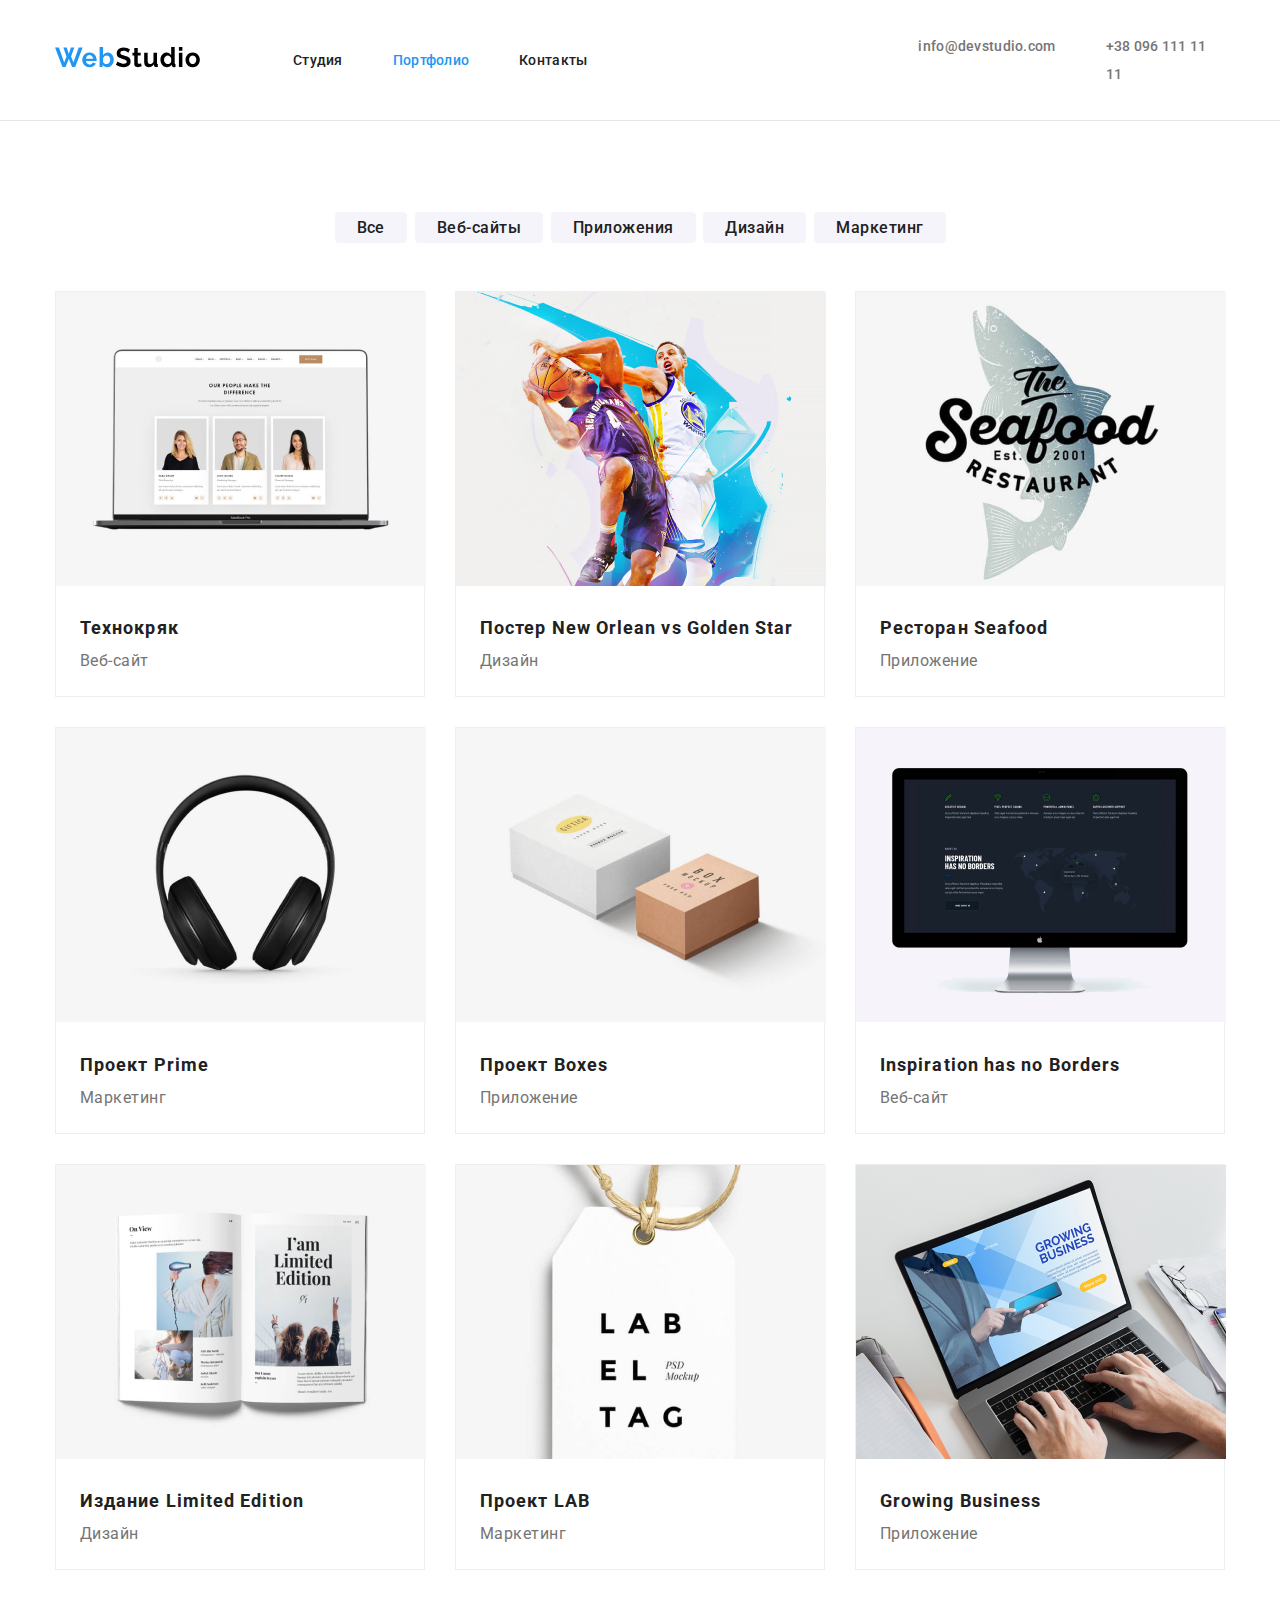
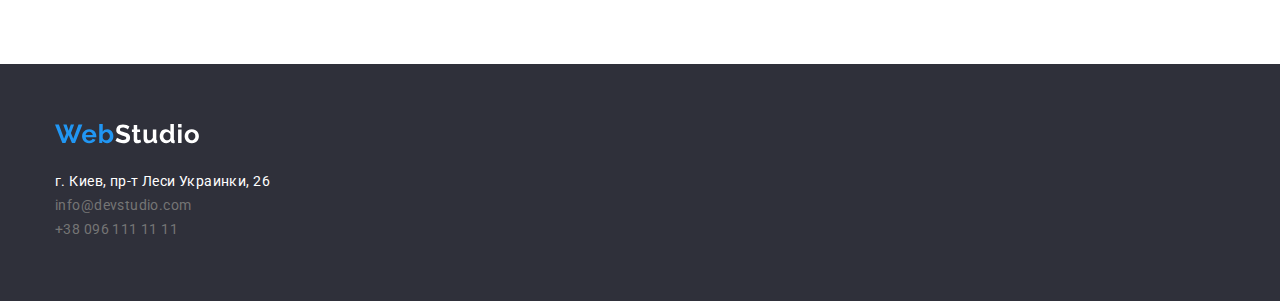
==== portfolio.html @ 32f4a756 "start" ====
<!DOCTYPE html>
<html lang="ru">
<head>
    <link rel="stylesheet" href="./css/modern-normalize.css">
    <link rel="stylesheet" href="./css/style.css ">
    <link rel="preconnect" href="https://fonts.gstatic.com">
    <link href="https://fonts.googleapis.com/css2?family=Roboto:wght@400;500;700;900&display=swap" rel="stylesheet">
    <meta charset="UTF-8">
    <meta name="viewport" content="width=device-width, initial-scale=1.0">
    <title>Portfolio</title>
</head>
<body>
    <header id="header">
        <!--Навигация-->
<div class="main-container">
<div class="nav-container">
    <nav class="nav-list">
        <a href="./index.html"> <img class="logo" src="./images/logo.svg" alt="logo"> </a>

        <ul class="nav-links">
            <li> <a href="./index.html"> Студия </a></li>
            <li> <a href="./portfolio.html" class="current"> Портфолио </a></li>
            <li> <a href="#"> Контакты </a></li>
        </ul>
        <!--Контакты-->
        <ul class="nav-contacts">
            <li> <a href="mailto:info@devstudio.com">info@devstudio.com</a></li>
            <li> <a href="tel:+380961111111">+38 096 111 11 11 </a></li>
        </ul>
    </nav>
</div>
</div>
</header>
    <main>
        <section class="portfolio">
            <div class="main-container">
                <div class="div-portfolio">
                <!-- Кнопки -->
                        <ul class="buttons">
                            <li> <a href="#" class="button-primary"> Все </a> </li>
                            <li> <a href="#" class="button-primary"> Веб-сайты </a> </li>
                            <li> <a href="#" class="button-primary"> Приложения </a> </li>
                            <li> <a href="#" class="button-primary"> Дизайн </a> </li>
                            <li> <a href="#" class="button-primary"> Маркетинг </a> </li>
                        </ul>
                <!--Примеры-->
                <ul class="portfolio-ul">
                    <li>
                        <a> <img src="./images/por1.png" alt="img" width="370"> </a>
                        <div class="gallery">
                            <h2>Технокряк</h2>
                            <p>Веб-сайт</p>
                        </div>
                    </li>
                    <li>
                        <a> <img src="./images/por2.png" alt="img" width="370"> </a>
                        <div class="gallery">
                            <h2>Постер New Orlean vs Golden Star</h2>
                            <p>Дизайн</p>
                        </div>
                    </li>
                    <li>
                        <a> <img src="./images/por3.png" alt="img" width="370"> </a>
                        <div class="gallery">
                            <h2>Ресторан Seafood</h2>
                            <p>Приложение</p>
                        </div>
                    </li>
                    <li>
                        <a> <img src="./images/por4.png" alt="img" width="370"> </a>
                        <div class="gallery">
                            <h2>Проект Prime</h2>
                            <p>Маркетинг</p>
                        </div>
                    </li>
                    <li>
                        <a> <img src="./images/por5.png" alt="img" width="370"> </a>
                        <div class="gallery">
                            <h2>Проект Boxes</h2>
                            <p>Приложение</p>
                        </div>
                    </li>
                    <li>
                        <a> <img src="./images/por6.png" alt="img" width="370"> </a>
                        <div class="gallery">
                            <h2>Inspiration has no Borders</h2>
                            <p>Веб-сайт</p>
                        </div>
                    </li>
                    <li>
                        <a> <img src="./images/por7.png" alt="img" width="370"> </a>
                        <div class="gallery">
                            <h2>Издание Limited Edition</h2>
                            <p>Дизайн</p>
                        </div>
                    </li>
                    <li>
                        <a> <img src="./images/por8.png" alt="img" width="370"> </a>
                        <div class="gallery">
                            <h2>Проект LAB</h2>
                            <p>Маркетинг</p>
                        </div>
                    </li>
                    <li>
                    <a> <img src="./images/por9.png" alt=""> </a>
                        <div class="gallery">
                            <h2>Growing Business</h2>
                            <p>Приложение</p>
                        </div>
                    </li>
                </ul>
            </div>
        </div>
    </section> 
    </main>
    <footer id="footer">
        <div class="main-container">
            <a> <img src="./images/logo2.svg" alt="logo"> </a>
            <!--Адрес и контакты-->
            <div class="footer-contacts"></div>
                <nav class="nav-footer">
                    <ul class="nav-hover">
                    <li class="adress"> <a href="#"> г. Киев, пр-т Леси Украинки, 26 </a> </li>
                    <li> <a href="mailto:info@devstudio.com"> info@devstudio.com </a> </li>
                    <li> <a href="tel:+380961111111">+38 096 111 11 11 </a> </li>
                </ul>
            </nav>
        </div>
        </div>
    </footer>
</body>
</html>
---- css/style.css ----
:root {
    --primary-text-color: #212121;
    --secondary-text-color: #757575;
    --primary-button-color: #F5F4FA;
    --accent-button-color: #2196F3;
    --full-white: #ffffff;
}

body {
    font-family: 'Roboto', sans-serif;
    font-style: normal;
    text-transform: none;
    background-color: var(--full-white);
}
ul {
    list-style: none;
}
a {
    color:inherit;
    text-decoration: none;
}
* {
    margin: 0px;
    padding: 0px;
}




/*-- Шапка навигация,контакты --*/

#header {
    background-color: var(--full-white);
    border-bottom: 1px solid #E5E5E5;
}
.logo {
    width: 145px;
    padding-top: 24px;
    padding-bottom: 25px;
}
.nav-container {
    display: flex;
    align-items: center;
    justify-content: space-between;
}

.nav-list {
    color: var(--primary-text-color);
    display: flex;
    align-items: center;
    font-weight: 500;
    font-size: 14px;
    font-style: normal;
    line-height: 1.14;
    letter-spacing: 0.02em;
}

.nav-links{
    display: flex;
    padding: 0px;
    padding-top: 32px;
    padding-bottom: 32px;
    margin-left:93px;
    font-size: 14px;
    font-style: normal;
    line-height: 2;
    letter-spacing: 0.02em;
}
.nav-links li:not(:last-child){
    margin-right: 50px;

}   
.nav-contacts {
    display: flex;
    padding: 0px;
    padding-top: 32px;
    padding-bottom: 32px;
    margin-left: 331px;
    line-height: 2;
    letter-spacing: 0.02em;
}
.nav-contacts li:not(:last-child){
    margin-right: 50px;
}



/* СЕКЦИЯ 1 */
.section-one {
    background-color: #2F303A;
    padding-top: 200px;
    padding-bottom: 200px;
    text-align: center;

}

.service-container {
    display: flex;
    flex-direction: column;
    align-items: center;
}


    /*СЕКЦИЯ 2*/
.section-two {
    padding-top: 94px;
}
.fix-txt {
    display: flex;
    justify-content: space-between;
    height: 101px
}

.fix-txt li {
    width: 270px;
}

.fix-txt li:not(:last-child) {
    margin-left: 30px;
}

.fix-txt h3 {
    color: var(--primary-text-color);
    font-weight: bold;
    font-size: 14px;
    line-height: 16px;
    letter-spacing: 0.03em;
    text-transform: uppercase;
}
.fix-txt p {
    color: var(--secondary-text-color);
    font-size: 14px;
    line-height: 1.7;
    letter-spacing: 0.03em;
}


    /*СЕКЦИЯ 3*/
.section-three {
        padding-top: 94px;
        padding-bottom: 94px;
    }
.examp-ul {
    display: flex;
    justify-content: space-between;
}
.examples-container h2 {
    color: var(--primary-text-color);
    font-size: 36px;
    font-weight: 700;
    line-height: 42px;
    letter-spacing: 0.03em;
    text-align: center;
    padding-bottom: 50px;

}


    /*СЕКЦИЯ 4*/
.section-four {
    padding-bottom: 94px;
    background-color: #F5F4FA;
}
.team-container {
    display: flex;
    justify-content: center;
    flex-direction: column;

}
.team-ul {
    display: flex;
    justify-content: space-between;
}
.team-ul li {
    width: 270px;
    height: 368px;
    left: 215px;
    top: 1635px;
    background: #FFFFFF;
    box-shadow: 0px 1px 3px rgba(0, 0, 0, 0.12), 0px 1px 1px rgba(0, 0, 0, 0.14), 0px 2px 1px rgba(0, 0, 0, 0.2);
    border-radius: 0px 0px 4px 4px;
}
.team-ul h2 {
    font-weight: bold;
    font-size: 36px;
    line-height: 42px;
    text-align: center;
    letter-spacing: 0.03em;
    padding-top: 94px;
}
.team-ul h3 {
    color: var(--primary-text-color);
    font-weight: 500;
    font-size: 16px;
    line-height: 19px;
    text-align: center;
    letter-spacing: 0.03em;
    padding-top: 30px;
    }
.team-ul p {
    color: var(--secondary-text-color);
    font-size: 16px;
    line-height: 19px;
    text-align: center;
    letter-spacing: 0.03em;
}
.team-container h2 {
    font-size: 36px;
    font-weight: 700;
    line-height: 42px;
    letter-spacing: 0.03em;
    text-align: center;
    padding-top: 94px;
    padding-bottom: 50px;

}



/*PORTFOLIO*/



/*Портфолио*/
.portfolio {
    padding-bottom: 94px;
    padding-top: 94px;
}
.div-portfolio {
    display: flex;
    flex-wrap: wrap;
}
.portfolio-ul {
    padding-top: 50px;
    display: flex;
    flex-wrap: wrap;
}
.portfolio-ul li {
    margin-right: 30px;
    margin-bottom: 30px;
    width: 370px;
    border: 1px solid #EEEEEE;
    box-sizing: border-box;
}
.portfolio-ul li:nth-child(3n){
    margin-right: 0px;
}
.portfolio-ul li:nth-last-child(-n + 3){
    margin-bottom: 0px;
}
.portfolio-ul h2 {
    color: var(--primary-text-color);
    font-weight: bold;
    font-size: 18px;
    line-height: 36px;
    letter-spacing: 0.06em;
}
.portfolio-ul p {
    color: var(--secondary-text-color);
    font-weight: normal;
    font-size: 16px;
    line-height: 30px;
    letter-spacing: 0.03em;
}
.gallery {
    margin-left: 24px;
    margin-right: 24px;
    margin-top: 20px;
    margin-bottom: 20px;
}

/* Низ страницы */
#footer {
    background-color: #2F303A;
    padding-top: 60px;
    padding-bottom: 60px;
}
.nav-footer li:not(:first-child) 
{   font-style: normal;
    font-weight: normal;
    font-size: 14px;
    line-height: 24px;
    letter-spacing: 0.03em;

}
.footer-contacts {
    padding-top: 20px;
}
.adress {
    color: var(--full-white);
    font-weight: normal;
    font-size: 14px;
    line-height: 24px;
    letter-spacing: 0.03em;
}


    /* Плюшки */
.main-container {
        width: 1170px;
        margin-left: auto;
        margin-right: auto;
    }
.main-container h1 {
    color: var(--full-white);
    font-weight: 900;
    font-size: 44px;
    line-height: 1.3;
    margin: 0px;
    padding-bottom: 30px;

}


/*Кнопки*/
.buttons {
    width: 611px;
    display: flex;
    justify-content: space-between;
    margin-left: auto;
    margin-right: auto;

}
.button-primary {
    background-color: var(--primary-button-color);
    color: var(--primary-text-color);
    font-weight: 500;
    font-size: 16px;
    line-height: 26px;
    text-align: center;
    letter-spacing: 0.03em;
    border-radius: 4px;
    padding-top: 6px;
    padding-right: 22px;
    padding-bottom: 6px;
    padding-left: 22px;
    border-radius: 4px;
}
.button-secondary {
    background-color: var(--accent-button-color);
    color: var(--full-white);
    font-weight: bold;
    font-size: 16px;
    line-height: 30px;
    display: flex;
    justify-content: center;
    align-items: center;
    text-align: center;
    letter-spacing: 0.06em;
    width: 200px;
    height: 50px;
    left: 700px;
    top: 430px;
    box-shadow: 0px 4px 4px rgba(0, 0, 0, 0.15);
    border-radius: 4px;
}
.button-primary:hover,
.button-primary:focus {
    color: var(--full-white);
    background-color: var(--accent-button-color);
    
}
.buttons-ul li:not(:last-child){
    margin-right: 8px;
}

/*ССЫЛКИ*/
a[href="mailto:info@devstudio.com"],
a[href="tel:+380961111111"] {
    color: var(--secondary-text-color);
}

.nav-list a:hover {
    color: var(--accent-button-color);
}
.nav-hover a:hover {
    color: var(--accent-button-color)
}
.nav-hover {
    padding: 0px;
    margin: 0px;
}
.nav-links .current {
    color: var(--accent-button-color);
}
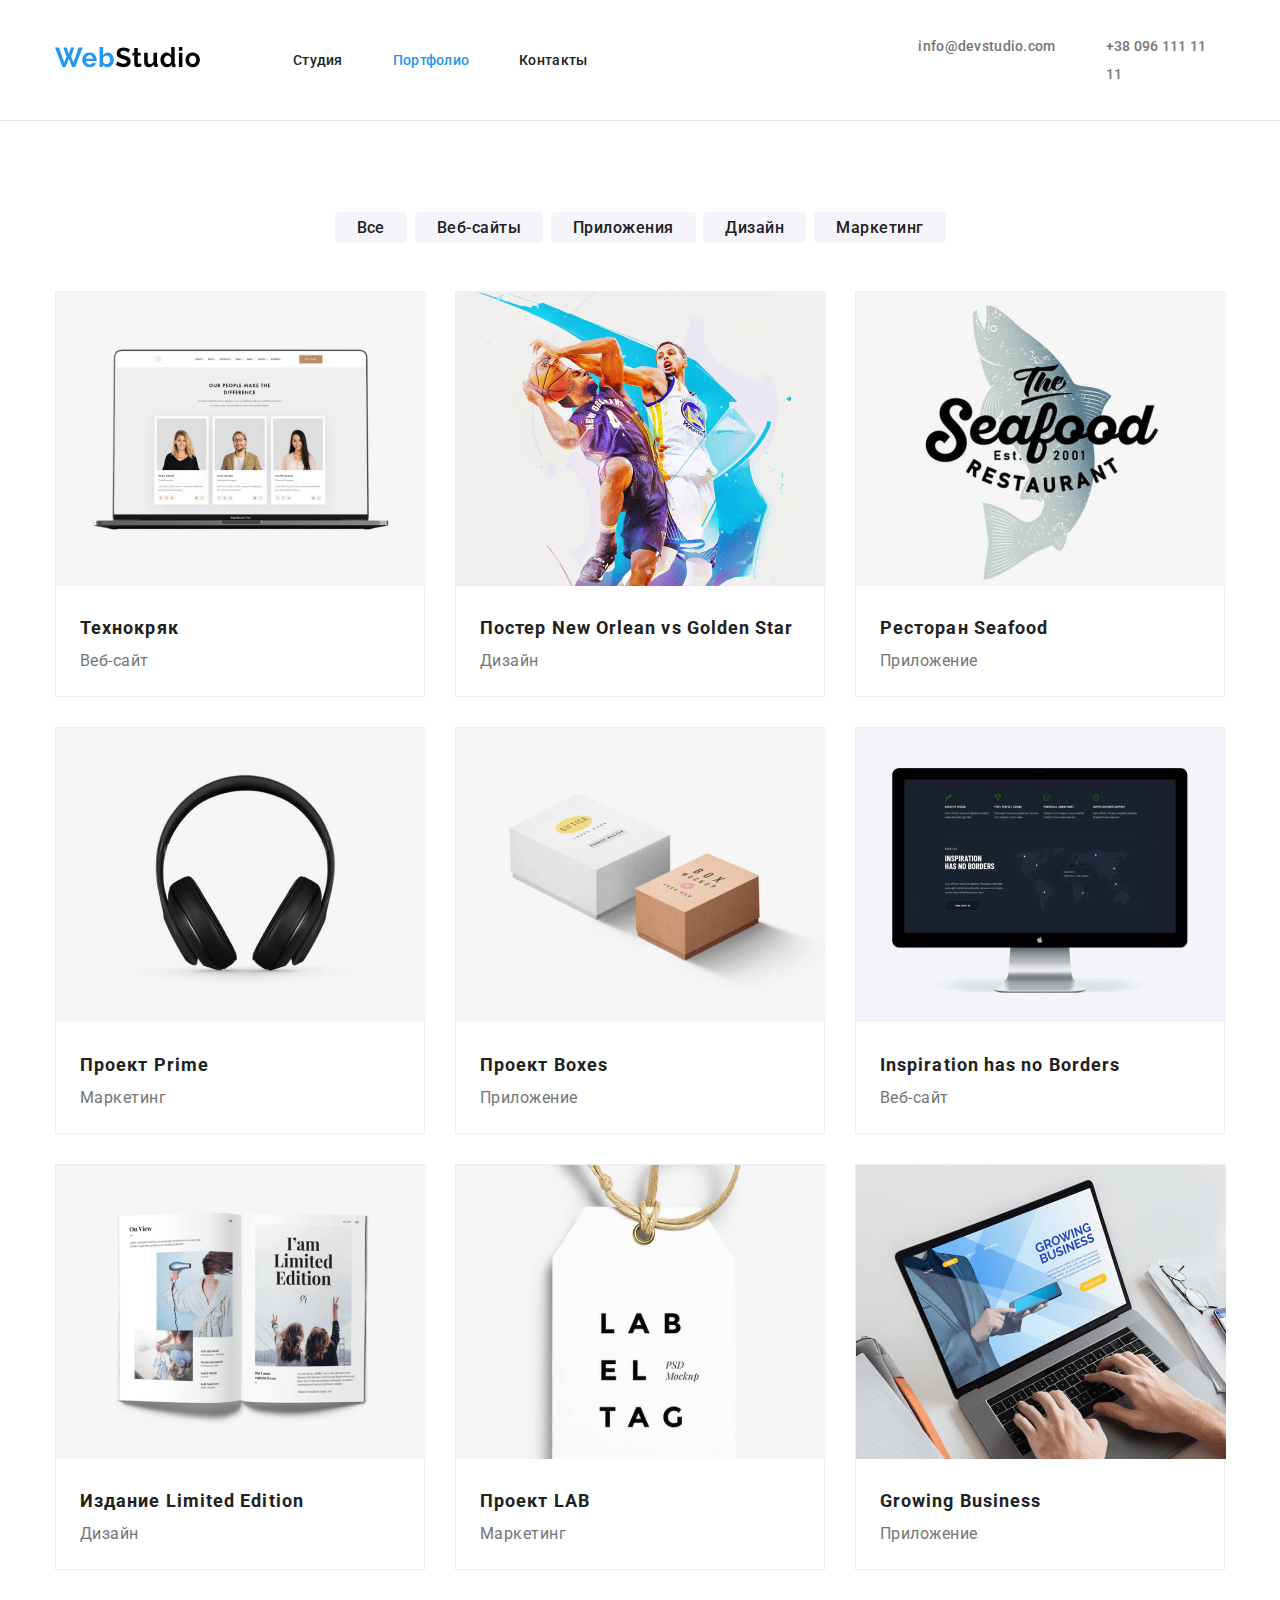
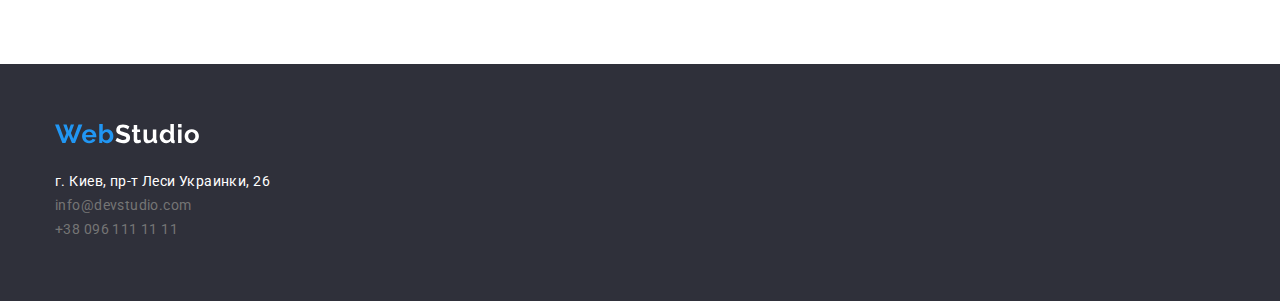
==== commit d8c6a387: "save1" ====
--- a/portfolio.html
+++ b/portfolio.html
@@ -115,18 +115,16 @@
     </main>
     <footer id="footer">
         <div class="main-container">
-            <a> <img src="./images/logo2.svg" alt="logo"> </a>
+            <a> <img class="logo-two" src="./images/logo2.svg" alt="logo"> </a>
             <!--Адрес и контакты-->
-            <div class="footer-contacts"></div>
                 <nav class="nav-footer">
-                    <ul class="nav-hover">
+                <ul class="nav-hover">
                     <li class="adress"> <a href="#"> г. Киев, пр-т Леси Украинки, 26 </a> </li>
                     <li> <a href="mailto:info@devstudio.com"> info@devstudio.com </a> </li>
                     <li> <a href="tel:+380961111111">+38 096 111 11 11 </a> </li>
                 </ul>
             </nav>
         </div>
-        </div>
     </footer>
 </body>
 </html>--- a/css/style.css
+++ b/css/style.css
@@ -85,8 +85,13 @@
 
 
 
+
 /* СЕКЦИЯ 1 */
 .section-one {
+    background-image:linear-gradient(rgba(47, 48, 58, 0.4), rgba(47, 48, 58, 0.4)), url(../images/Img\ Overlay.png);
+    background-size: cover;
+    background-repeat: no-repeat;
+    background-position: center;
     background-color: #2F303A;
     padding-top: 200px;
     padding-bottom: 200px;
@@ -108,7 +113,6 @@
 .fix-txt {
     display: flex;
     justify-content: space-between;
-    height: 101px
 }
 
 .fix-txt li {
@@ -116,7 +120,7 @@
 }
 
 .fix-txt li:not(:last-child) {
-    margin-left: 30px;
+    margin-right: 30px;
 }
 
 .fix-txt h3 {
@@ -126,6 +130,8 @@
     line-height: 16px;
     letter-spacing: 0.03em;
     text-transform: uppercase;
+    padding-top: 30px;
+    padding-bottom: 10px;
 }
 .fix-txt p {
     color: var(--secondary-text-color);
@@ -133,6 +139,33 @@
     line-height: 1.7;
     letter-spacing: 0.03em;
 }
+.list-item::before {
+    display: block;
+    content: "";
+    height: 120px;
+    background-size: contain;
+    background-repeat: no-repeat;
+    background-position: center;
+    background-color:#F5F4FA;
+}
+.icon-antena::before {
+    background-image: url(../images/icons/1\ antenna.svg);
+    background-size: 72px
+}
+.icon-clock::before {
+    background-image: url(../images/icons/2\ clock.svg);
+    background-size: 72px
+}
+.icon-diagram::before {
+    background-image: url(../images/icons/3\ diagram.svg);
+    background-size: 72px
+}
+.icon-astronaut::before {
+    background-image: url(../images/icons/4\ astronaut.svg);
+    background-size: 72px
+}
+
+
 
 
     /*СЕКЦИЯ 3*/
@@ -217,6 +250,18 @@
 
 
 
+
+/*СЕКЦИЯ 5*/
+.section-five {
+
+}
+.clients-container {
+
+}
+
+
+
+
 /*PORTFOLIO*/
 
 
@@ -242,10 +287,10 @@
     border: 1px solid #EEEEEE;
     box-sizing: border-box;
 }
-.portfolio-ul li:nth-child(3n){
+.portfolio-ul li:nth-child(3n) {
     margin-right: 0px;
 }
-.portfolio-ul li:nth-last-child(-n + 3){
+.portfolio-ul li:nth-last-child(-n + 3) {
     margin-bottom: 0px;
 }
 .portfolio-ul h2 {
@@ -269,22 +314,24 @@
     margin-bottom: 20px;
 }
 
+
 /* Низ страницы */
 #footer {
     background-color: #2F303A;
     padding-top: 60px;
     padding-bottom: 60px;
 }
-.nav-footer li:not(:first-child) 
-{   font-style: normal;
+.nav-footer {
+    font-style: unset;
+    width: 231px;
+}
+.nav-footer li:not(:first-child) {
+    font-style: normal;
     font-weight: normal;
     font-size: 14px;
     line-height: 24px;
     letter-spacing: 0.03em;
 
-}
-.footer-contacts {
-    padding-top: 20px;
 }
 .adress {
     color: var(--full-white);
@@ -293,6 +340,59 @@
     line-height: 24px;
     letter-spacing: 0.03em;
 }
+.logo-two{
+    margin-bottom: 20px;
+}
+.flex-footer {
+    display: flex;
+}
+.social {
+    margin-left: 70px;
+
+}
+.social h4 {
+    padding-bottom: 20px;
+    color: var(--full-white);
+    font-weight: bold;
+    font-size: 14px;
+    line-height: 16px;
+    letter-spacing: 0.03em;
+    text-transform: uppercase;
+}
+
+.social-links {
+    display: flex;
+    justify-content: center;
+
+}
+.social-links li {
+    width: 44px;
+    height: 44px;
+    border-radius: 50%;
+    background-color: rgba(255, 255, 255, 0.1);
+    background-position: center;
+    background-repeat: no-repeat;
+}
+.social-links li:not(:last-child) {
+    margin-right: 10px;
+}
+.social-links li:hover {
+    background-color:  var(--accent-button-color);
+}
+.inst {
+    background-image: url(../images/icons/instagram\ 2.svg);
+}
+.twi {
+    background-image: url(../images/icons/twitter.svg);
+}
+.fb {
+    background-image: url(../images/icons/facebook.svg);
+}
+.link {
+    background-image: url(../images/icons/linkedin.svg);
+}
+
+
 
 
     /* Плюшки */
@@ -300,7 +400,7 @@
         width: 1170px;
         margin-left: auto;
         margin-right: auto;
-    }
+}
 .main-container h1 {
     color: var(--full-white);
     font-weight: 900;
@@ -308,7 +408,6 @@
     line-height: 1.3;
     margin: 0px;
     padding-bottom: 30px;
-
 }
 
 
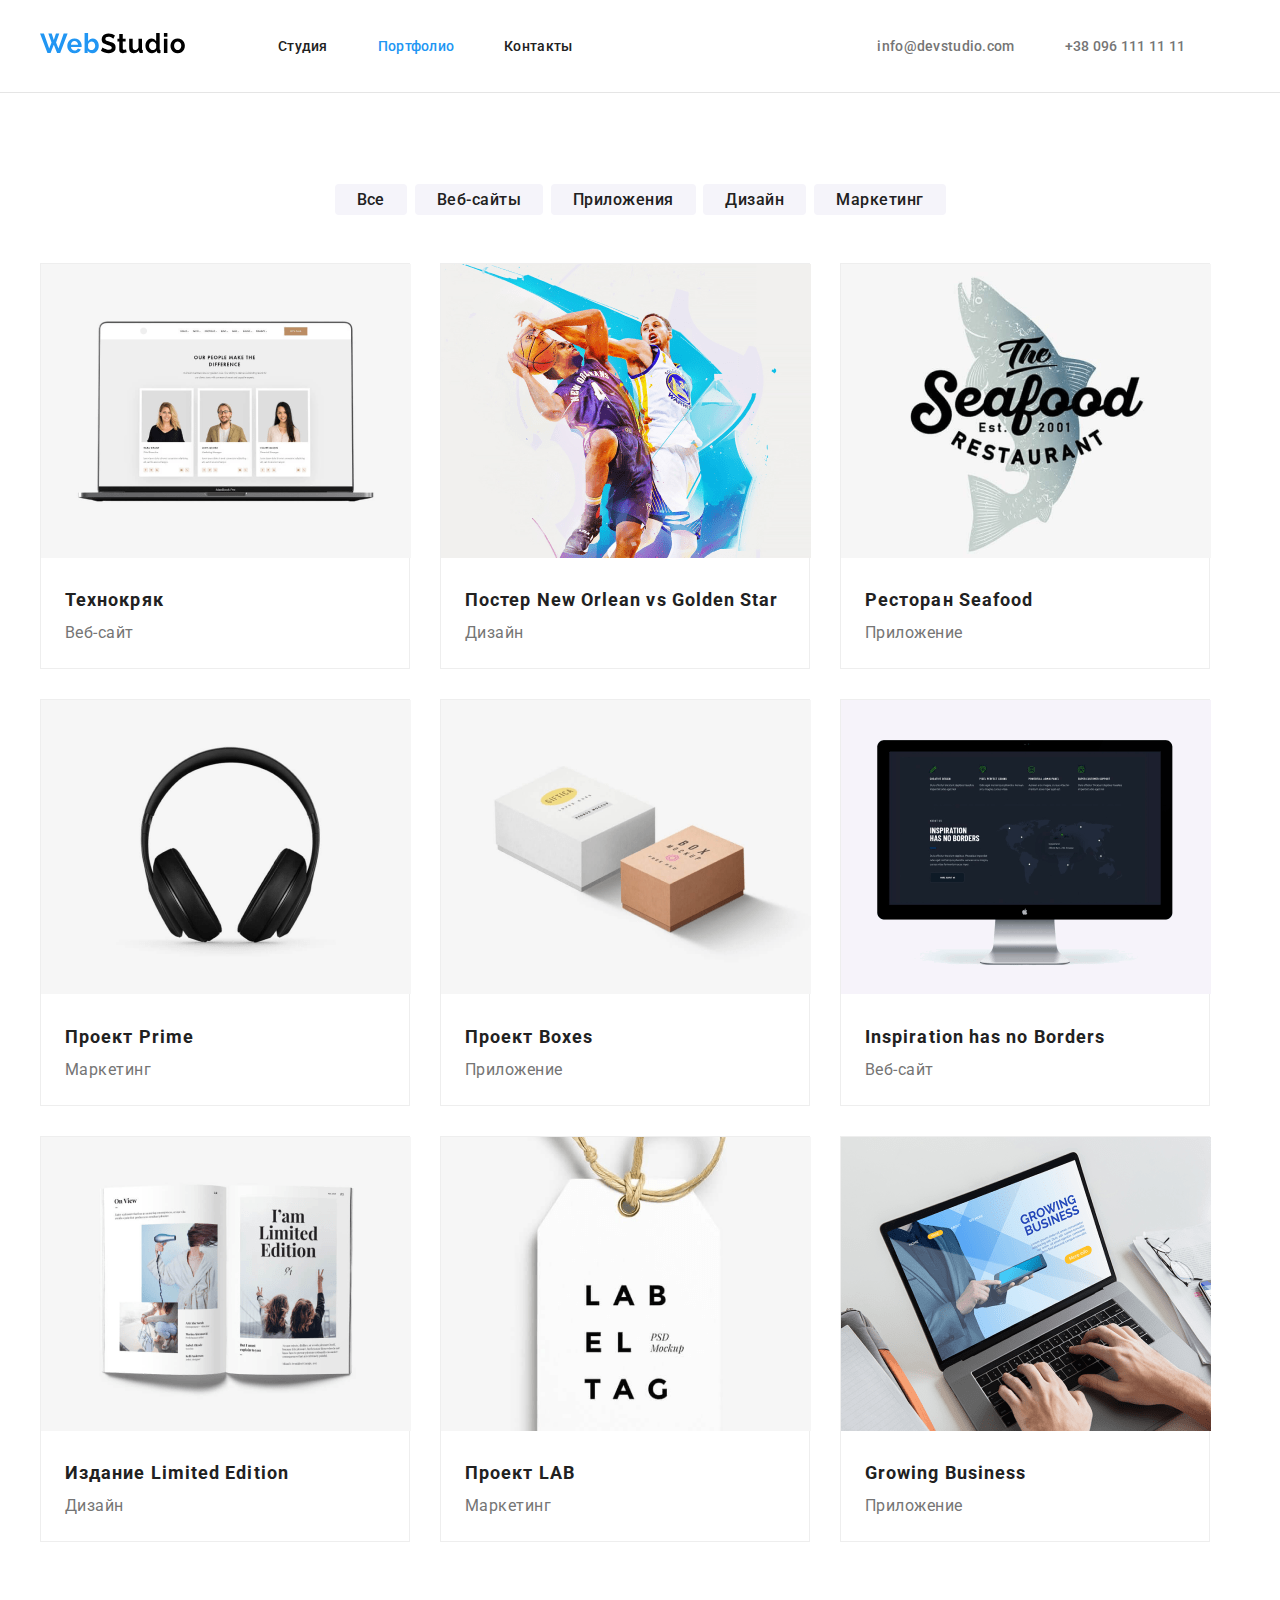
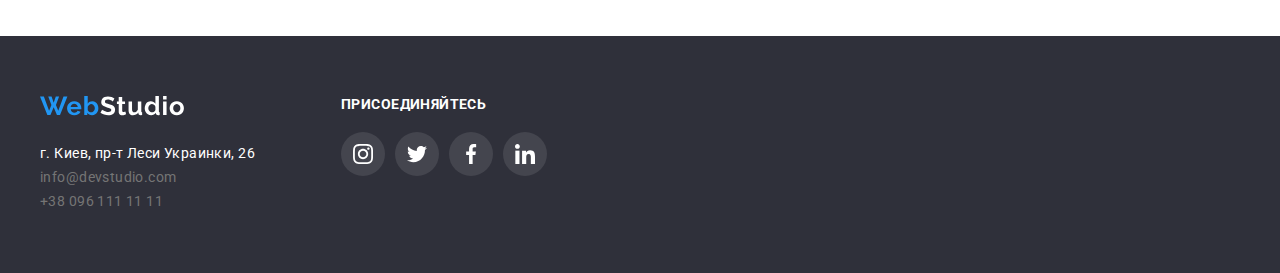
==== commit 35fd6a67: "iconsave" ====
--- a/portfolio.html
+++ b/portfolio.html
@@ -46,63 +46,63 @@
                 <!--Примеры-->
                 <ul class="portfolio-ul">
                     <li>
-                        <a> <img src="./images/por1.png" alt="img" width="370"> </a>
+                        <a href=""> <img src="./images/por1.png" alt="img" width="370"> </a>
                         <div class="gallery">
                             <h2>Технокряк</h2>
                             <p>Веб-сайт</p>
                         </div>
                     </li>
                     <li>
-                        <a> <img src="./images/por2.png" alt="img" width="370"> </a>
+                        <a href=""> <img src="./images/por2.png" alt="img" width="370"> </a>
                         <div class="gallery">
                             <h2>Постер New Orlean vs Golden Star</h2>
                             <p>Дизайн</p>
                         </div>
                     </li>
                     <li>
-                        <a> <img src="./images/por3.png" alt="img" width="370"> </a>
+                        <a href=""> <img src="./images/por3.png" alt="img" width="370"> </a>
                         <div class="gallery">
                             <h2>Ресторан Seafood</h2>
                             <p>Приложение</p>
                         </div>
                     </li>
                     <li>
-                        <a> <img src="./images/por4.png" alt="img" width="370"> </a>
+                        <a href=""> <img src="./images/por4.png" alt="img" width="370"> </a>
                         <div class="gallery">
                             <h2>Проект Prime</h2>
                             <p>Маркетинг</p>
                         </div>
                     </li>
                     <li>
-                        <a> <img src="./images/por5.png" alt="img" width="370"> </a>
+                        <a href=""> <img src="./images/por5.png" alt="img" width="370"> </a>
                         <div class="gallery">
                             <h2>Проект Boxes</h2>
                             <p>Приложение</p>
                         </div>
                     </li>
                     <li>
-                        <a> <img src="./images/por6.png" alt="img" width="370"> </a>
+                        <a href=""> <img src="./images/por6.png" alt="img" width="370"> </a>
                         <div class="gallery">
                             <h2>Inspiration has no Borders</h2>
                             <p>Веб-сайт</p>
                         </div>
                     </li>
                     <li>
-                        <a> <img src="./images/por7.png" alt="img" width="370"> </a>
+                        <a href=""> <img src="./images/por7.png" alt="img" width="370"> </a>
                         <div class="gallery">
                             <h2>Издание Limited Edition</h2>
                             <p>Дизайн</p>
                         </div>
                     </li>
                     <li>
-                        <a> <img src="./images/por8.png" alt="img" width="370"> </a>
+                        <a href=""> <img src="./images/por8.png" alt="img" width="370"> </a>
                         <div class="gallery">
                             <h2>Проект LAB</h2>
                             <p>Маркетинг</p>
                         </div>
                     </li>
                     <li>
-                    <a> <img src="./images/por9.png" alt=""> </a>
+                    <a href=""> <img src="./images/por9.png" alt=""> </a>
                         <div class="gallery">
                             <h2>Growing Business</h2>
                             <p>Приложение</p>
@@ -115,15 +115,53 @@
     </main>
     <footer id="footer">
         <div class="main-container">
-            <a> <img class="logo-two" src="./images/logo2.svg" alt="logo"> </a>
+            <div class="flex-footer">
+                <div class="footer-contacts">
+                    <a> <img class="logo-two" src="./images/logo2.svg" alt="logo"> </a>
             <!--Адрес и контакты-->
-                <nav class="nav-footer">
-                <ul class="nav-hover">
-                    <li class="adress"> <a href="#"> г. Киев, пр-т Леси Украинки, 26 </a> </li>
-                    <li> <a href="mailto:info@devstudio.com"> info@devstudio.com </a> </li>
-                    <li> <a href="tel:+380961111111">+38 096 111 11 11 </a> </li>
-                </ul>
-            </nav>
+                    <address class="nav-footer">
+                        <ul class="nav-hover">
+                            <li class="adress"> <a href="#"> г. Киев, пр-т Леси Украинки, 26 </a> </li>
+                            <li> <a href="mailto:info@devstudio.com"> info@devstudio.com </a> </li>
+                            <li> <a href="tel:+380961111111">+38 096 111 11 11 </a> </li>
+                        </ul>
+                    </address>
+                </div>
+                <!-- Соцсети -->
+                    <div class="social">
+                        <h4> присоединяйтесь </h4>
+                        <ul class="social-links">
+                            <li>
+                                <a class="social-icon" href="#">
+                                    <svg class="icon" width="20" height="20">
+                                        <use href="./images/icons/icons-sprite.svg#icon-instagram-2" > </use>
+                                    </svg>
+                                </a>
+                            </li>
+                            <li>
+                                <a class="social-icon" href="#"> 
+                                    <svg class="icon" width="20" height="20"> 
+                                        <use href="./images/icons/icons-sprite.svg#icon-twitter" > </use> 
+                                    </svg> 
+                                </a> 
+                            </li>
+                            <li>
+                                <a class="social-icon" href="#"> 
+                                    <svg class="icon" width="20" height="20"> 
+                                        <use href="./images/icons/icons-sprite.svg#icon-facebook" > </use> 
+                                    </svg> 
+                                </a> 
+                            </li>
+                            <li>
+                                <a class="social-icon" href="#"> 
+                                    <svg class="icon" width="20" height="20"> 
+                                        <use href="./images/icons/icons-sprite.svg#icon-linkedin" > </use> 
+                                    </svg> 
+                                </a> 
+                            </li>
+                        </ul>
+                    </div>
+            </div>
         </div>
     </footer>
 </body>
--- a/css/style.css
+++ b/css/style.css
@@ -72,17 +72,20 @@
 }   
 .nav-contacts {
     display: flex;
+    margin-left: 305px;
+    font-style: normal;
     padding: 0px;
     padding-top: 32px;
     padding-bottom: 32px;
-    margin-left: 331px;
     line-height: 2;
     letter-spacing: 0.02em;
 }
 .nav-contacts li:not(:last-child){
     margin-right: 50px;
 }
-
+.ul-fix {
+    
+}
 
 
 
@@ -253,13 +256,44 @@
 
 /*СЕКЦИЯ 5*/
 .section-five {
-
+    padding-top: 94px;
+    padding-bottom: 94px;
 }
 .clients-container {
-
-}
-
-
+    display: flex;
+    justify-content: center;
+    flex-direction: column;
+}
+.clients-container h2 {
+    font-weight: bold;
+    font-size: 36px;
+    line-height: 42px;
+    text-align: center;
+    letter-spacing: 0.03em;
+    margin-bottom: 50px;
+    color: var(--primary-text-color);
+}
+.clients-ul {
+    display: flex;
+}
+.clients-ul li:not(:last-child) {
+    margin-right: 30px;
+}
+
+.clients-icon {
+    width: 170px;
+    height: 90px;
+    border: 1px solid #AFB1B8;
+    border-radius: 4px;
+    color: #AFB1B8;
+}
+.clients-icon:hover {
+    color: var(--accent-button-color);
+    border-color: var(--accent-button-color);
+}
+.icon {
+    fill: currentColor;
+}
 
 
 /*PORTFOLIO*/
@@ -313,6 +347,9 @@
     margin-top: 20px;
     margin-bottom: 20px;
 }
+.portfolio-ul li:hover {
+    box-shadow: 0px 1px 1px rgba(0, 0, 0, 0.12), 0px 4px 4px rgba(0, 0, 0, 0.06), 1px 4px 6px rgba(0, 0, 0, 0.16);
+}
 
 
 /* Низ страницы */
@@ -365,31 +402,24 @@
     justify-content: center;
 
 }
-.social-links li {
+.social-icon {
     width: 44px;
     height: 44px;
     border-radius: 50%;
     background-color: rgba(255, 255, 255, 0.1);
-    background-position: center;
-    background-repeat: no-repeat;
+    display: flex;
+    justify-content: center;
+    align-items: center;
+    width: 44px;
+    height: 44px;
+    border-radius: 50%;
+    color: #fff;
 }
 .social-links li:not(:last-child) {
     margin-right: 10px;
 }
-.social-links li:hover {
+.social-icon:hover {
     background-color:  var(--accent-button-color);
-}
-.inst {
-    background-image: url(../images/icons/instagram\ 2.svg);
-}
-.twi {
-    background-image: url(../images/icons/twitter.svg);
-}
-.fb {
-    background-image: url(../images/icons/facebook.svg);
-}
-.link {
-    background-image: url(../images/icons/linkedin.svg);
 }
 
 
@@ -397,7 +427,7 @@
 
     /* Плюшки */
 .main-container {
-        width: 1170px;
+        width: 1200px;
         margin-left: auto;
         margin-right: auto;
 }
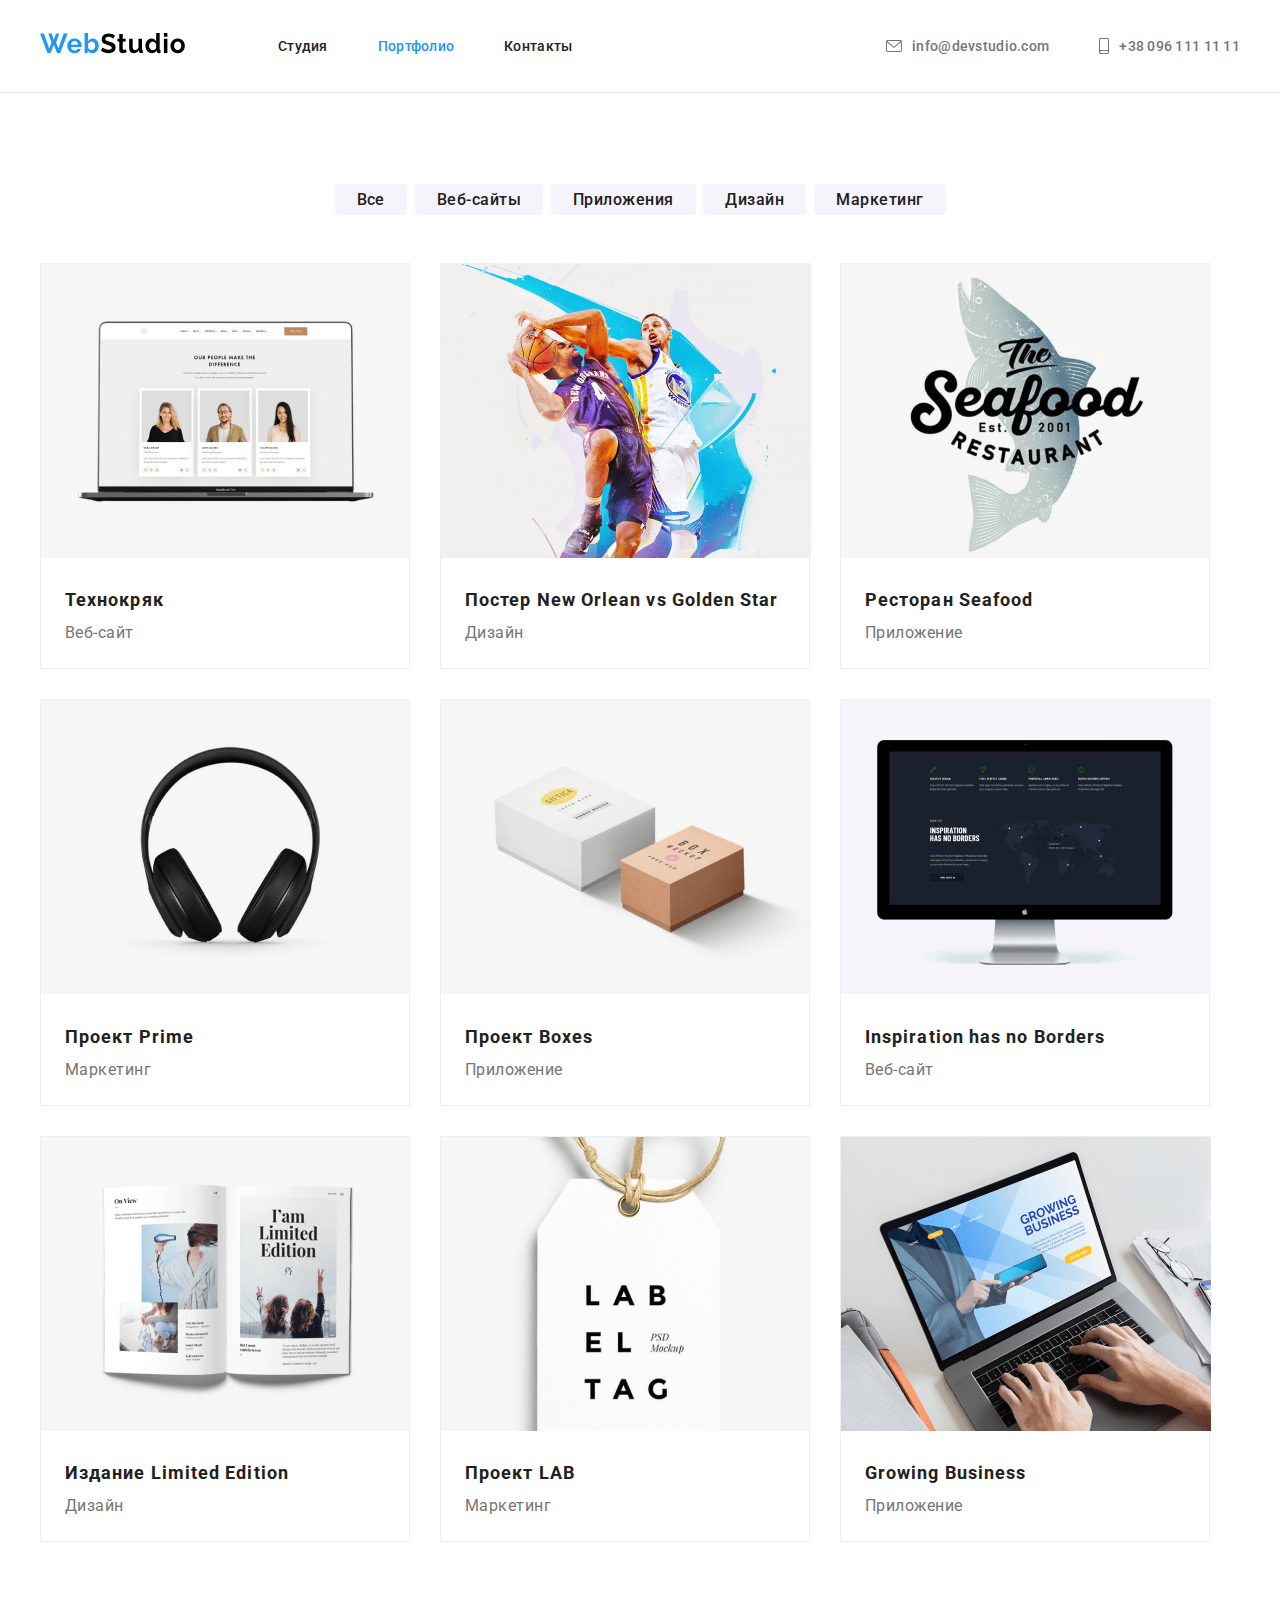
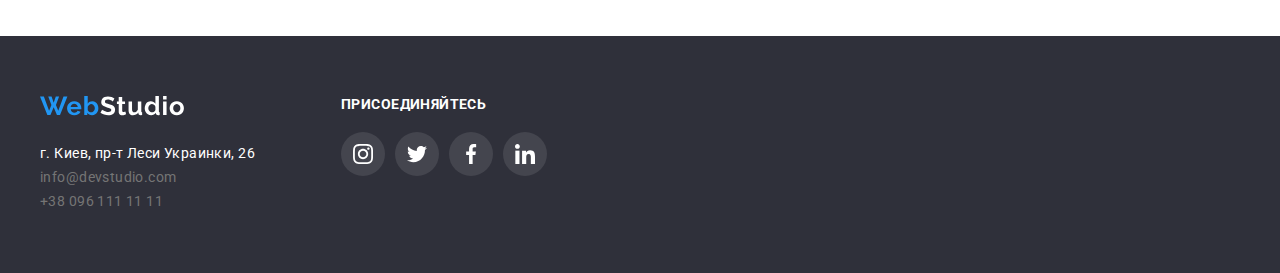
==== commit 0ccab9e2: "finish" ====
--- a/portfolio.html
+++ b/portfolio.html
@@ -13,7 +13,6 @@
     <header id="header">
         <!--Навигация-->
 <div class="main-container">
-<div class="nav-container">
     <nav class="nav-list">
         <a href="./index.html"> <img class="logo" src="./images/logo.svg" alt="logo"> </a>
 
@@ -24,11 +23,22 @@
         </ul>
         <!--Контакты-->
         <ul class="nav-contacts">
-            <li> <a href="mailto:info@devstudio.com">info@devstudio.com</a></li>
-            <li> <a href="tel:+380961111111">+38 096 111 11 11 </a></li>
+            <li> <a href="mailto:info@devstudio.com" class="ul-fix">
+                    <svg class="icon" width="16" height="12">
+                        <use href="./images/icons/icons-sprite.svg#icon-mail"> </use>
+                    </svg>
+                    info@devstudio.com
+                </a>
+            </li>
+            <li> <a href="tel:+380961111111" class="ul-fix">
+                <svg class="icon" width="10" height="16"> 
+                <use href="./images/icons/icons-sprite.svg#icon-smartphone"> </use>
+            </svg>
+            +38 096 111 11 11 
+            </a>
+        </li>
         </ul>
     </nav>
-</div>
 </div>
 </header>
     <main>
--- a/css/style.css
+++ b/css/style.css
@@ -72,7 +72,7 @@
 }   
 .nav-contacts {
     display: flex;
-    margin-left: 305px;
+    margin-left: auto;
     font-style: normal;
     padding: 0px;
     padding-top: 32px;
@@ -84,7 +84,11 @@
     margin-right: 50px;
 }
 .ul-fix {
-    
+    display: flex;
+    align-items: center;
+}
+.nav-contacts .icon {
+    margin-right: 10px;
 }
 
 
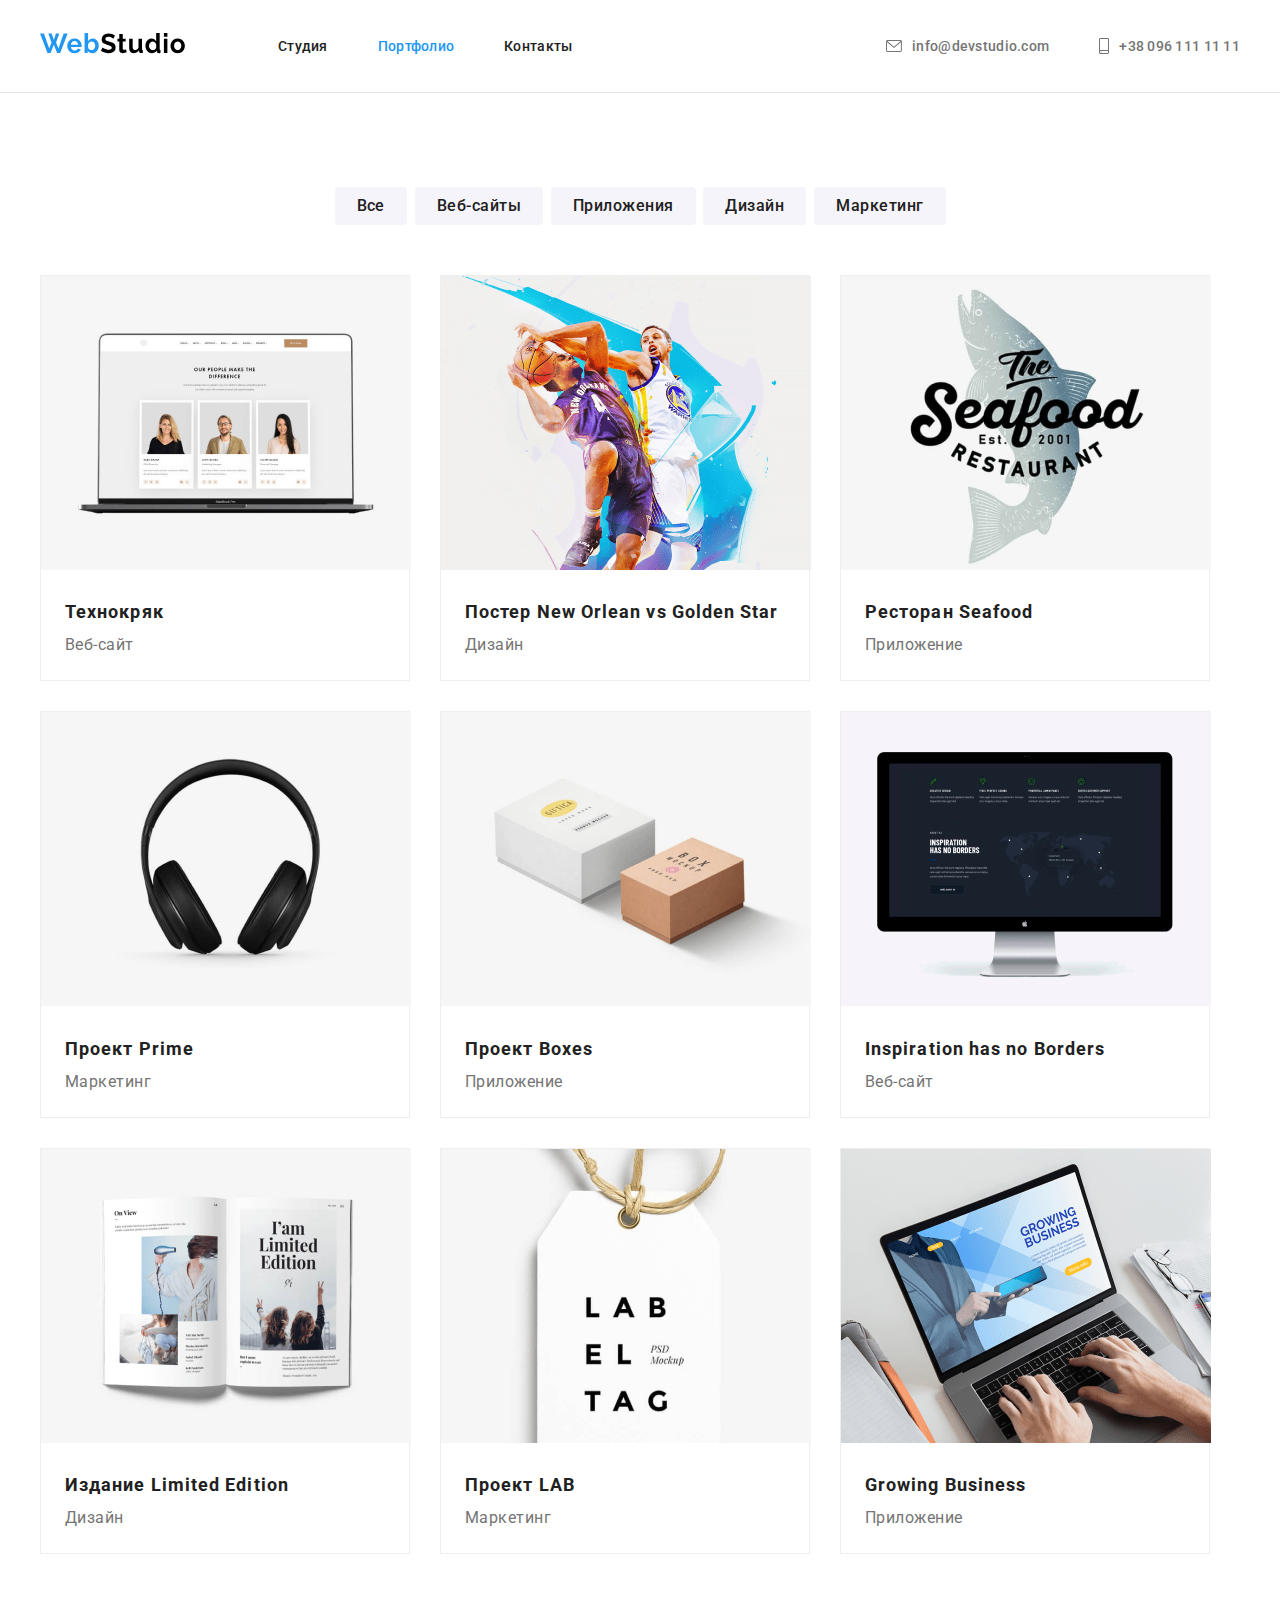
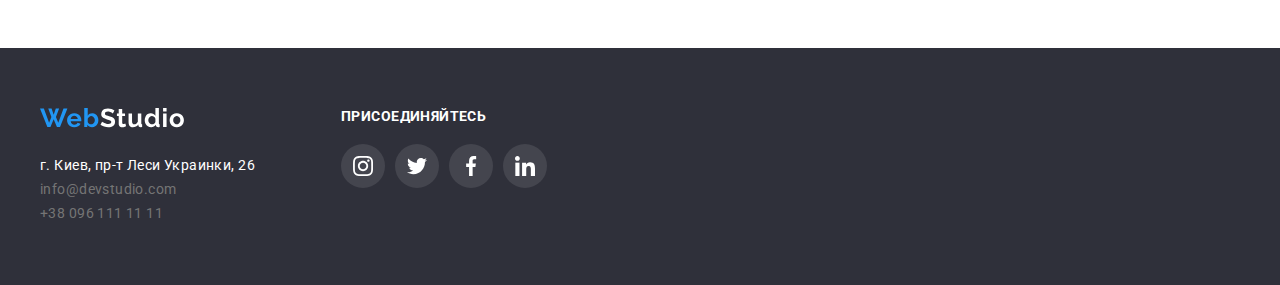
==== commit d691fca0: "icon-shadow-complete" ====
--- a/portfolio.html
+++ b/portfolio.html
@@ -144,7 +144,7 @@
                             <li>
                                 <a class="social-icon" href="#">
                                     <svg class="icon" width="20" height="20">
-                                        <use href="./images/icons/icons-sprite.svg#icon-instagram-2" > </use>
+                                        <use href="./images/icons/icons-sprite.svg#icon-instagram" > </use>
                                     </svg>
                                 </a>
                             </li>
--- a/css/style.css
+++ b/css/style.css
@@ -18,6 +18,7 @@
 a {
     color:inherit;
     text-decoration: none;
+    display: block;
 }
 * {
     margin: 0px;
@@ -212,10 +213,10 @@
     justify-content: space-between;
 }
 .team-ul li {
-    width: 270px;
+    /* width: 270px;
     height: 368px;
     left: 215px;
-    top: 1635px;
+    top: 1635px; */
     background: #FFFFFF;
     box-shadow: 0px 1px 3px rgba(0, 0, 0, 0.12), 0px 1px 1px rgba(0, 0, 0, 0.14), 0px 2px 1px rgba(0, 0, 0, 0.2);
     border-radius: 0px 0px 4px 4px;
@@ -235,8 +236,8 @@
     line-height: 19px;
     text-align: center;
     letter-spacing: 0.03em;
-    padding-top: 30px;
-    }
+    padding-bottom: 10px;
+}
 .team-ul p {
     color: var(--secondary-text-color);
     font-size: 16px;
@@ -254,6 +255,35 @@
     padding-bottom: 50px;
 
 }
+.about {
+    margin-top: 30px;
+}
+.team-icon {
+    display: flex;
+    justify-content: center;
+    margin-top: 16px;
+    margin-bottom: 30px;
+    margin-left: 32px;
+    margin-right: 32px;
+    color: #AFB1B8;
+}
+.social-icon-team {
+    width: 44px;
+    height: 44px;
+    border-radius: 50%;
+    display: flex;
+    justify-content: center;
+    align-items: center;
+}
+.social-icon-team:hover {
+    background-color: var(--accent-button-color);
+    color: #fff;
+}
+.team-icon a:not(:last-child) {
+    margin-right: 10px;
+}
+
+
 
 
 
@@ -295,9 +325,10 @@
     color: var(--accent-button-color);
     border-color: var(--accent-button-color);
 }
-.icon {
-    fill: currentColor;
-}
+
+
+
+
 
 
 /*PORTFOLIO*/
@@ -414,9 +445,6 @@
     display: flex;
     justify-content: center;
     align-items: center;
-    width: 44px;
-    height: 44px;
-    border-radius: 50%;
     color: #fff;
 }
 .social-links li:not(:last-child) {
@@ -443,6 +471,9 @@
     margin: 0px;
     padding-bottom: 30px;
 }
+.icon {
+    fill: currentColor;
+}
 
 
 /*Кнопки*/
